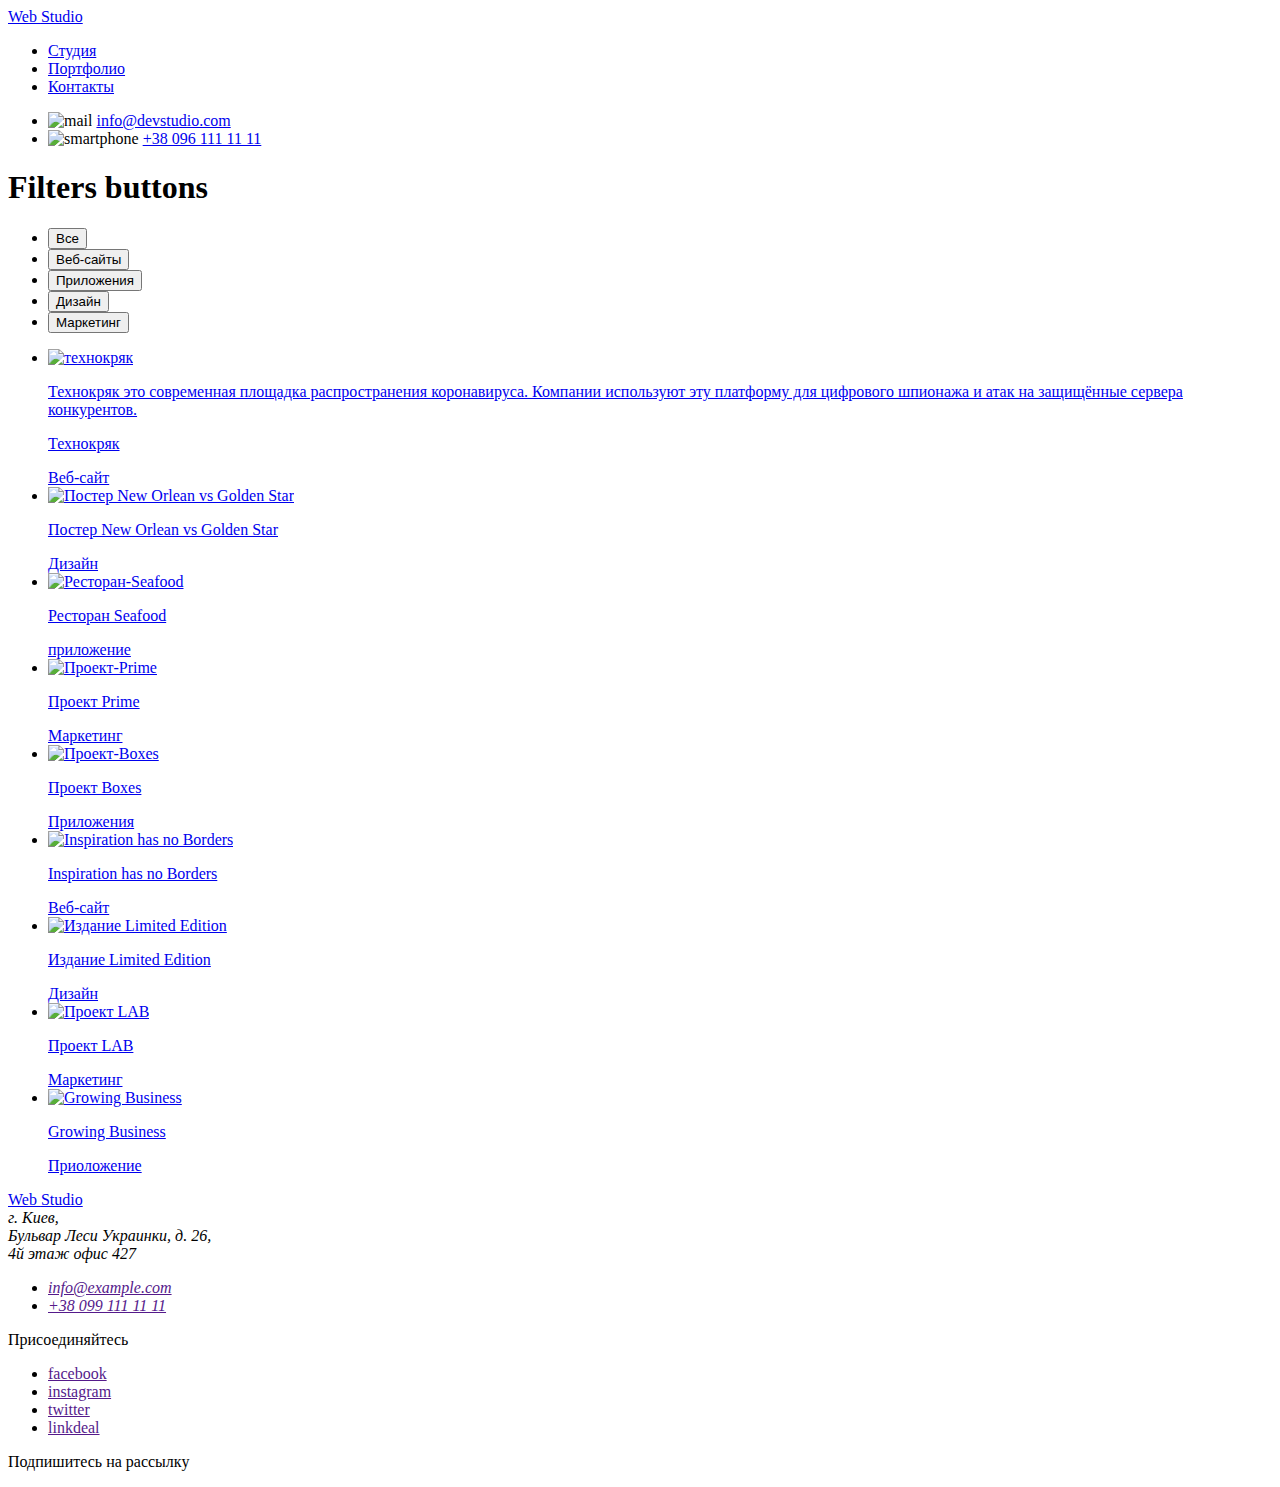
==== portfolio.html @ ffe282ed "1" ====
<!DOCTYPE html>
<html lang="en">
  <head>
    <meta charset="UTF-8" />
    <meta name="viewport" content="width=device-width, initial-scale=1.0" />
    <title>Document</title>
    <link rel="stylesheet" href="./css/main.css" />
    <link rel="stylesheet" href="./css/normalize.css" />
    <link
      href="https://fonts.googleapis.com/css2?family=Raleway:wght@400;700&display=swap"
      rel="stylesheet"
    />
    <link
      href="https://fonts.googleapis.com/css2?family=Roboto:wght@400;700&display=swap"
      rel="stylesheet"
    />
  </head>
  <body>
    <!-- шапка Портфолио -->
    <header>
      <nav class="container main-nav">
        <a href="/" class="main-link-header"
          >Web
          <span class="main-link-color">Studio</span>
        </a>
        <ul class="site-nav">
          <li class="item"><a href="/index.html" class="link">Студия</a></li>
          <li class="item">
            <a href="/portfolio.html" class="link">Портфолио</a>
          </li>
          <li class="item"><a href="/" class="link">Контакты</a></li>
        </ul>
        <ul class="auth-nav">
          <li class="item">
            <img src="./icons/mail.svg" alt="mail" />
            <a href=" mailto:info@devstudio.com" class="link phone-mail">
              info@devstudio.com
            </a>
          </li>
          <li class="item">
            <img src="./icons/smartphone.svg" alt="smartphone" />
            <a href="tel:+380961111111" class="link phone-mail">
              +38 096 111 11 11
            </a>
          </li>
        </ul>
      </nav>
    </header>
    <!-- радиокнопки -->
    <section class="buttons">
      <div class="container">
        <h1>Filters buttons</h1>
        <ul class="radio-button">
          <li class="btn-space">
            <button type="button" class="radio link">Все</button>
          </li>
          <li class="btn-space">
            <button type="button" class="radio link">Веб-сайты</button>
          </li>
          <li class="btn-space">
            <button type="button" class="radio link">Приложения</button>
          </li>
          <li class="btn-space">
            <button type="button" class="radio link">Дизайн</button>
          </li>
          <li class="btn-space">
            <button type="button" class="radio link">Маркетинг</button>
          </li>
        </ul>
      </div>
    </section>
    <!-- Основной контент страницы -->
    <div class="container">
      <ul class="portfolio-main">
        <li class="each-block-portfolio">
          <a href="/" class="link">
            <img src="./portfolio-img/технокряк.jpg" alt="технокряк" />
            <p class="caption-hover img-description">
              Технокряк это современная площадка распространения коронавируса.
              Компании используют эту платформу для цифрового шпионажа и атак на
              защищённые сервера конкурентов.
            </p>
            <p class="caption">Технокряк</p>
            <span>Веб-сайт</span>
          </a>
        </li>
        <li class="each-block-portfolio">
          <a href="/" class="link"
            ><img
              src="./portfolio-img/new-orlean-vs-golden-star.jpg"
              alt="Постер New Orlean vs Golden Star"
            />
            <p class="caption">Постер New Orlean vs Golden Star</p>
            <span>Дизайн</span>
          </a>
        </li>
        <li class="each-block-portfolio">
          <a href="/" class="link">
            <img src="./portfolio-img/seafood.jpg" alt="Ресторан-Seafood" />
            <p class="caption">Ресторан Seafood</p>
            <span>приложение</span>
          </a>
        </li>
        <li class="each-block-portfolio">
          <a href="/" class="link">
            <img src="./portfolio-img/prime.jpg" alt="Проект-Prime" />
            <p class="caption">Проект Prime</p>
            <span>Маркетинг</span>
          </a>
        </li>
        <li class="each-block-portfolio">
          <a href="/" class="link">
            <img src="./portfolio-img/boxes.jpg" alt="Проект-Boxes" />
            <p class="caption">Проект Boxes</p>
            <span>Приложения</span>
          </a>
        </li>
        <li class="each-block-portfolio">
          <a href="/" class="link">
            <img
              src="./portfolio-img/inspiration-has-no-border.jpg"
              alt="Inspiration has no Borders"
            />
            <p class="caption">Inspiration has no Borders</p>
            <span class="span-of-img">Веб-сайт</span>
          </a>
        </li>
        <li class="each-block-portfolio">
          <a href="/" class="link">
            <img
              src="./portfolio-img/limited-edition.jpg"
              alt="Издание Limited Edition"
            />
            <p class="caption">Издание Limited Edition</p>
            <span>Дизайн</span>
          </a>
        </li>
        <li class="each-block-portfolio">
          <a href="/" class="link">
            <img src="./portfolio-img/lab.jpg" alt="Проект LAB" />
            <p class="caption">Проект LAB</p>
            <span>Маркетинг</span>
          </a>
        </li>
        <li class="each-block-portfolio">
          <a href="/" class="link">
            <img src="./portfolio-img/businnes.jpg" alt="Growing Business" />
            <p class="caption">Growing Business</p>
            <span>Приоложение</span>
          </a>
        </li>
      </ul>
    </div>
    <!-- Подвал -->
    <footer class="container footer">
      <div class="footer-addres">
        <a href="/" class="main-link-footer"
          >Web
          <span class="main-link-footer-color">Studio</span>
        </a>
        <address class="address">
          г. Киев, <br />
          Бульвар Леси Украинки, д. 26, <br />
          4й этаж офис 427
          <ul class="footer-list">
            <li><a href="" class="link phone-mail">info@example.com</a></li>
            <li><a href="" class="link phone-mail">+38 099 111 11 11</a></li>
          </ul>
        </address>
      </div>
      <div>
        <p class="footer-text">Присоединяйтесь</p>
        <ul class="app-links footer-link">
          <li><a href="" class="footer-link">facebook</a></li>
          <li><a href="" class="footer-link">instagram</a></li>
          <li><a href="" class="footer-link">twitter</a></li>
          <li><a href="" class="footer-link">linkdeal</a></li>
        </ul>
      </div>
      <div>
        <p class="footer-text">Подпишитесь на рассылку</p>
      </div>
    </footer>
  </body>
</html>
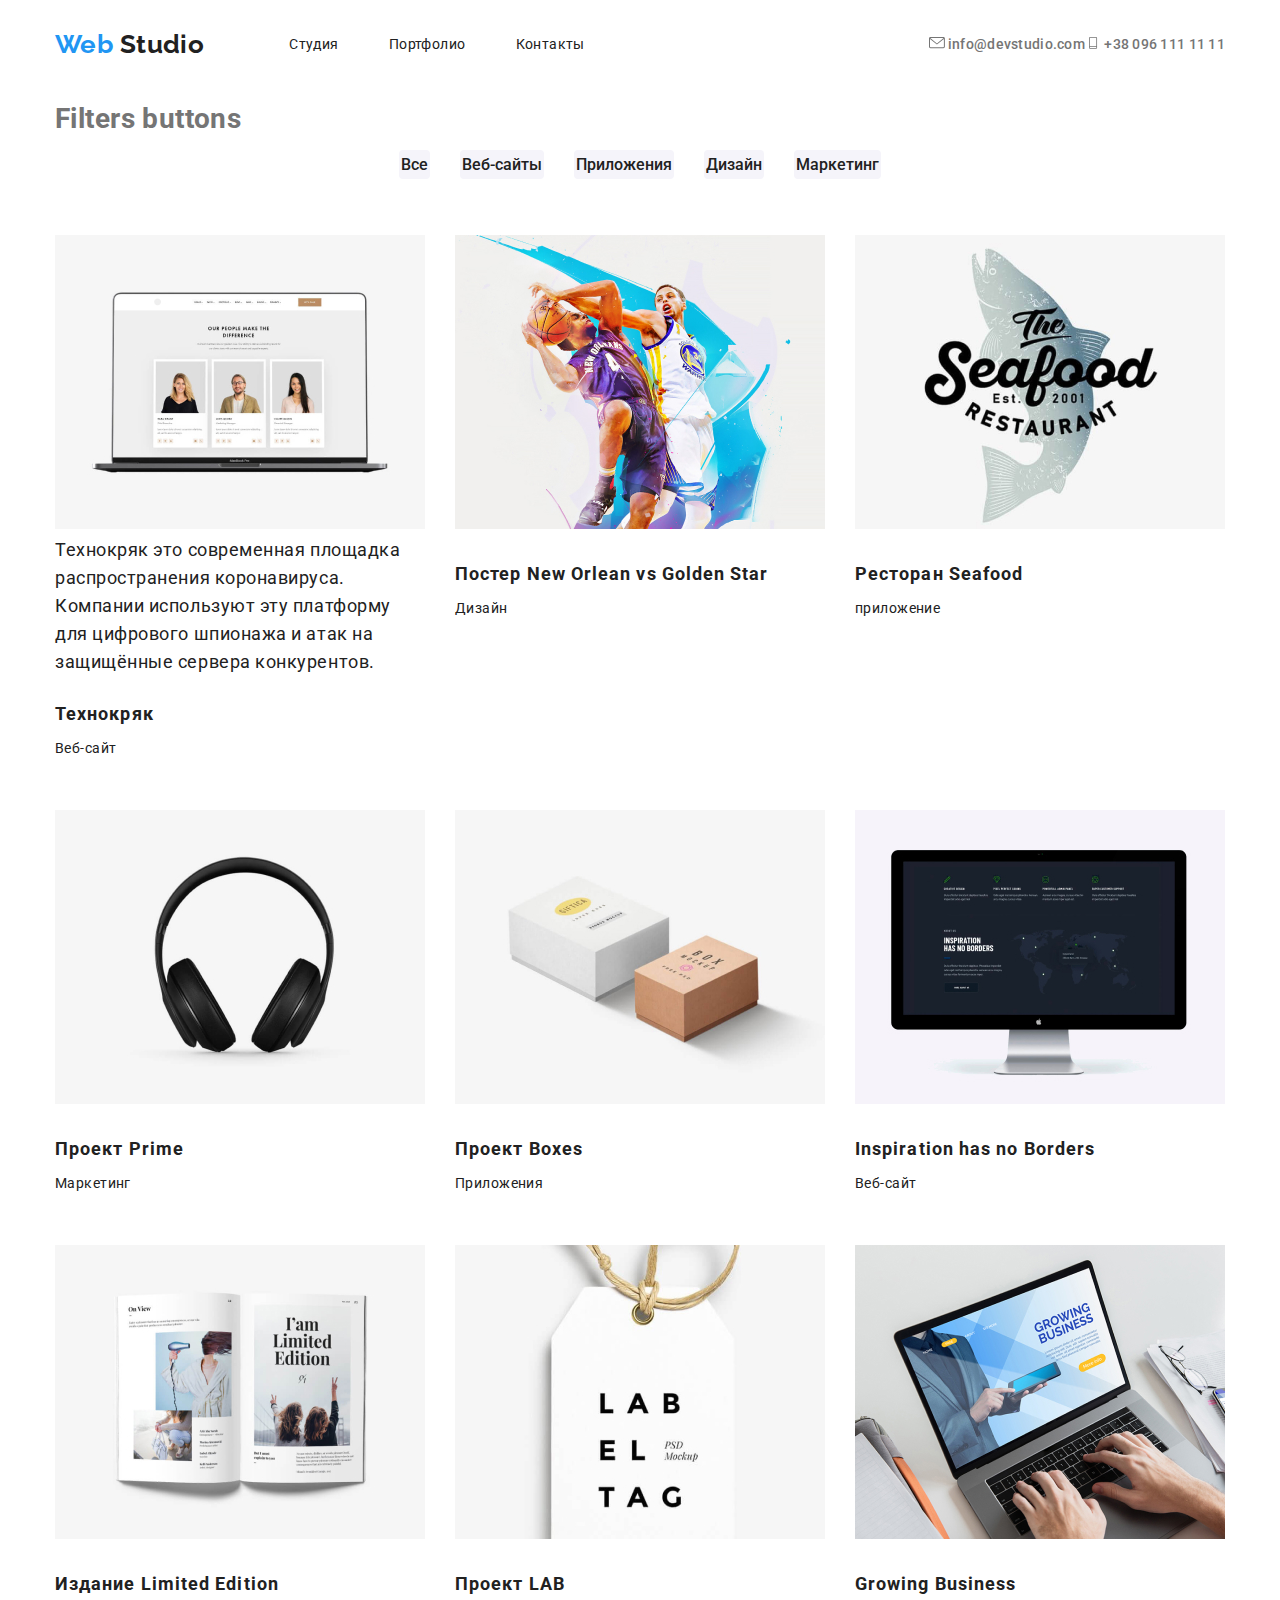
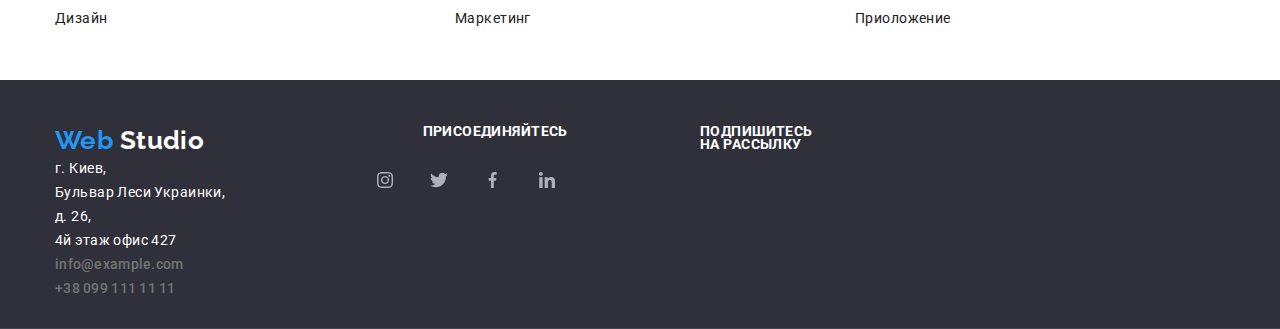
==== commit 8dc5e86f: "1" ====
--- a/portfolio.html
+++ b/portfolio.html
@@ -26,20 +26,24 @@
         <ul class="site-nav">
           <li class="item"><a href="/index.html" class="link">Студия</a></li>
           <li class="item">
-            <a href="/portfolio.html" class="link">Портфолио</a>
+            <a href="./portfolio.html" class="link">Портфолио</a>
           </li>
           <li class="item"><a href="/" class="link">Контакты</a></li>
         </ul>
         <ul class="auth-nav">
           <li class="item">
-            <img src="./icons/mail.svg" alt="mail" />
-            <a href=" mailto:info@devstudio.com" class="link phone-mail">
+            <a href=" mailto:info@devstudio.com" class="link phone-mail mail">
+              <svg class="button-icon" width="16" height="12">
+                <use href="./icons/symbol-defs2.svg#icon-mail"></use>
+              </svg>
               info@devstudio.com
             </a>
           </li>
-          <li class="item">
-            <img src="./icons/smartphone.svg" alt="smartphone" />
-            <a href="tel:+380961111111" class="link phone-mail">
+          <li>
+            <a href="tel:+380961111111" class="link phone-mail phone">
+              <svg class="button-icon" width="16" height="12">
+                <use href="./icons/symbol-defs2.svg#icon-phone-logo"></use>
+              </svg>
               +38 096 111 11 11
             </a>
           </li>
@@ -152,33 +156,59 @@
       </ul>
     </div>
     <!-- Подвал -->
-    <footer class="container footer">
-      <div class="footer-addres">
-        <a href="/" class="main-link-footer"
-          >Web
-          <span class="main-link-footer-color">Studio</span>
-        </a>
-        <address class="address">
-          г. Киев, <br />
-          Бульвар Леси Украинки, д. 26, <br />
-          4й этаж офис 427
-          <ul class="footer-list">
-            <li><a href="" class="link phone-mail">info@example.com</a></li>
-            <li><a href="" class="link phone-mail">+38 099 111 11 11</a></li>
+    <footer class="footer">
+      <div class="container footer-div">
+        <div class="footer-addres">
+          <a href="/" class="main-link-footer"
+            >Web
+            <span class="main-link-footer-color">Studio</span>
+          </a>
+          <address class="address">
+            г. Киев, <br />
+            Бульвар Леси Украинки, д. 26, <br />
+            4й этаж офис 427
+            <ul class="footer-list">
+              <li><a href="" class="link phone-mail">info@example.com</a></li>
+              <li><a href="" class="link phone-mail">+38 099 111 11 11</a></li>
+            </ul>
+          </address>
+        </div>
+        <div class="join-div">
+          <p class="footer-text">Присоединяйтесь</p>
+          <ul class="app-links footer-link">
+            <li>
+              <a href="" class="link social-links">
+                <svg width="20" height="16">
+                  <use href="./icons/symbol-defs2.svg#icon-instagram"></use>
+                </svg>
+              </a>
+            </li>
+            <li>
+              <a href="" class="link social-links">
+                <svg width="20" height="16">
+                  <use href="./icons/symbol-defs2.svg#icon-twitter"></use>
+                </svg>
+              </a>
+            </li>
+            <li>
+              <a href="" class="link social-links">
+                <svg width="20" height="16">
+                  <use href="./icons/symbol-defs2.svg#icon-facebook"></use>
+                </svg>
+              </a>
+            </li>
+            <li>
+              <a href="" class="link social-links">
+                <svg width="20" height="16">
+                  <use href="./icons/symbol-defs2.svg#icon-linkedin"></use>
+                </svg>
+              </a>
+            </li>
           </ul>
-        </address>
-      </div>
-      <div>
-        <p class="footer-text">Присоединяйтесь</p>
-        <ul class="app-links footer-link">
-          <li><a href="" class="footer-link">facebook</a></li>
-          <li><a href="" class="footer-link">instagram</a></li>
-          <li><a href="" class="footer-link">twitter</a></li>
-          <li><a href="" class="footer-link">linkdeal</a></li>
-        </ul>
-      </div>
-      <div>
-        <p class="footer-text">Подпишитесь на рассылку</p>
+        </div>
+        <div>
+          <p class="footer-text share-input">Подпишитесь на рассылку</p>
+        </div>
       </div>
     </footer>
   </body>
--- a/css/main.css
+++ b/css/main.css
@@ -0,0 +1,367 @@
+body {
+  font-family: "Roboto", sans-serif;
+  font-size: 14px;
+  line-height: 24px;
+  letter-spacing: 0.03em;
+  color: #757575;
+}
+:root {
+  --main-site-color: #212121;
+  --hover-focus-color: #2196f3;
+  --text-color: #ffffff;
+  --background-color: #757575;
+  --back-color: #f5f4fa;
+  --footer-color: #2f303a;
+}
+ul,
+li,
+a {
+  list-style: none;
+}
+* {
+  margin: 0;
+  padding: 0;
+  box-sizing: border-box;
+}
+.main-link-color {
+  color: var(--main-site-color);
+}
+.main-link-header {
+  font-family: Raleway;
+  font-weight: 700;
+  font-size: 26px;
+  line-height: 31px;
+  color: var(--hover-focus-color);
+  text-decoration: none;
+}
+.hero {
+  max-width: 1200px;
+  height: 600px;
+  margin-left: auto;
+  margin-right: auto;
+  align-items: center;
+  display: flex;
+  justify-content: center;
+  text-align: center;
+  background-image: linear-gradient(
+      to right,
+      rgba(47, 48, 58, 0.8),
+      rgba(47, 48, 58, 0.8)
+    ),
+    url(../img/Header-img-zip.jpg);
+}
+.hero-title {
+  font-family: Roboto;
+  font-weight: 900;
+  font-size: 44px;
+  line-height: 60px;
+  text-align: center;
+  justify-content: center;
+  letter-spacing: 0.06em;
+  text-transform: uppercase;
+  color: var(--text-color);
+}
+.section-title {
+  font-family: Roboto;
+  font-weight: 700;
+  font-size: 36px;
+  line-height: 42px;
+  text-align: center;
+  color: var(--main-site-color);
+  margin-bottom: 50px;
+  padding-top: 94px;
+}
+.item-title {
+  font-weight: 700;
+  font-size: 14px;
+  line-height: 16px;
+  text-transform: uppercase;
+  color: var(--main-site-color);
+  margin-top: 30px;
+  margin-bottom: 10px;
+}
+.link {
+  text-decoration: none;
+  color: var(--main-site-color);
+}
+.link:hover,
+.link:focus {
+  color: var(--hover-focus-color);
+}
+.social-links {
+  display: inline-flex;
+  align-items: center;
+  justify-content: center;
+  width: 44px;
+  height: 44px;
+  border-radius: 50%;
+  margin-right: 10px;
+}
+.phone-mail {
+  font-family: Roboto;
+  font-style: normal;
+  font-weight: 500;
+  font-size: 14px;
+  line-height: 16px;
+  letter-spacing: 0.02em;
+  color: var(--background-color);
+}
+.link-phone-mail:not(:last-child) {
+  margin-right: 50px;
+}
+.order-button {
+  font-weight: 700;
+  font-size: 16px;
+  line-height: 30px;
+  letter-spacing: 0.06em;
+  color: var(--text-color);
+}
+.btn-decoration {
+  background-color: var(--hover-focus-color);
+  display: inline-block;
+  border: 1px solid transparent;
+  border-radius: 6px;
+  padding: 11px 34px;
+  min-width: 130px;
+  text-align: center;
+  text-decoration: none;
+}
+.team-name {
+  font-weight: 500;
+  font-size: 16px;
+  line-height: 19px;
+  letter-spacing: 0.03em;
+  color: var(--main-site-color);
+  text-align: center;
+  margin-top: 30px;
+  margin-bottom: 10px;
+}
+.our-team {
+  padding-top: 94px;
+}
+.team-proffession {
+  display: block;
+  text-align: center;
+}
+.specialization-name {
+  font-weight: 700;
+  font-size: 16px;
+  line-height: 16px;
+  letter-spacing: 0.03em;
+  text-transform: uppercase;
+  text-align: center;
+  padding-bottom: 94px;
+}
+.main-link-footer {
+  font-family: Raleway;
+  font-weight: 700;
+  font-size: 26px;
+  line-height: 31px;
+  color: var(--hover-focus-color);
+  text-decoration: none;
+}
+.main-link-footer-color {
+  color: var(--text-color);
+}
+.address {
+  color: var(--text-color);
+  font-style: normal;
+  margin-right: 94px;
+}
+.footer-text {
+  color: var(--text-color);
+  font-size: 14px;
+  font-weight: 700;
+  line-height: 0.87;
+  text-transform: uppercase;
+  margin-bottom: 20px;
+  margin-left: 90px;
+}
+.caption {
+  font-weight: 700;
+  font-size: 18px;
+  line-height: 36px;
+  letter-spacing: 0.06em;
+  color: var(--main-site-color);
+  margin-top: 20px;
+  margin-bottom: 4px;
+}
+.caption-hover {
+  font-size: 18px;
+  line-height: 28px;
+  letter-spacing: 0.03em;
+}
+.site-nav {
+  display: flex;
+  margin-left: 85px;
+}
+.site-nav .item:not(:last-child) {
+  margin-right: 50px;
+}
+.site-nav .link {
+  display: block;
+  padding-top: 32px;
+  padding-bottom: 32px;
+}
+.auth-nav {
+  display: flex;
+  margin-left: auto;
+}
+.auth-nav .item + .item {
+  margin-left: 12px;
+}
+.container {
+  width: 1200px;
+  margin-left: auto;
+  margin-right: auto;
+  padding-right: 15px;
+  padding-left: 15px;
+}
+.main-nav {
+  display: flex;
+  align-items: center;
+}
+.main-info {
+  display: flex;
+}
+.main-logo {
+  display: block;
+  margin-bottom: 30px;
+  padding: 25px 100px;
+  border-radius: 4px;
+  text-align: center;
+  background-color: var(--back-color);
+}
+.logotip {
+  display: flex;
+  justify-content: center;
+  align-items: center;
+  width: 270px;
+  height: 120px;
+  border-radius: 4px;
+  background-color: var(--back-color);
+}
+/* .main-logo-description:not(:last-child) {
+  margin-left: 30px;
+} */
+.what-are-we-doing {
+  display: flex;
+}
+.picture-what-are-we-doing:not(:last-child) {
+  margin-right: 30px;
+}
+.first-section-name {
+  margin-top: 75px;
+  margin-bottom: 50px;
+}
+.team-section {
+  display: flex;
+}
+.app-links {
+  display: flex;
+  justify-content: center;
+}
+.team-info:not(:last-child) {
+  margin-right: 30px;
+}
+.section-team {
+  background-color: var(--back-color);
+}
+.clients {
+  display: flex;
+  margin-bottom: 94px;
+}
+.logo-clients {
+  display: flex;
+  width: 170px;
+  height: 90px;
+  background-color: var(--text-color);
+  align-items: center;
+  justify-content: center;
+}
+.logo-clients:not(:last-child) {
+  margin-right: 30px;
+  margin-left: auto;
+}
+.footer {
+  display: flex;
+  align-items: baseline;
+  border-bottom: 1px solid rgba(255, 255, 255, 0.1);
+  padding-top: 45px;
+  padding-bottom: 28px;
+  background-color: var(--footer-color);
+}
+.footer-addres {
+  justify-content: flex-start;
+  width: calc((100% - 60px) / 4);
+}
+.footer-link {
+  color: var(--text-color);
+  text-decoration: none;
+}
+.footer-link:hover,
+.footer-link:focus {
+  color: var(--hover-focus-color);
+}
+.footer-list {
+  align-items: center;
+}
+.buttons {
+  display: flex;
+  justify-content: center;
+}
+.radio-button {
+  display: flex;
+  justify-content: center;
+}
+.radio {
+  background-color: var(--back-color);
+  font-weight: 500;
+  color: var(--main-site-color);
+  font-size: 16px;
+  line-height: 1.62;
+  border-radius: 4px;
+  border-color: transparent;
+  margin-left: auto;
+  margin-bottom: 56px;
+}
+.radio:not(:last-child) {
+  margin-right: 30px;
+}
+.radio:hover,
+.radio:focus {
+  background-color: var(--hover-focus-color);
+  color: var(--text-color);
+}
+.btn-space:not(:last-child) {
+  margin-right: 30px;
+}
+.portfolio-main {
+  display: flex;
+  flex-wrap: wrap;
+}
+.img-description {
+  width: 370px;
+}
+.each-block-portfolio {
+  margin-right: 30px;
+  margin-bottom: 50px;
+}
+.each-block-portfolio:nth-child(3n) {
+  margin-right: 0px;
+}
+.img-size {
+  width: 370px;
+  height: 297px;
+}
+.footer-div {
+  display: flex;
+}
+.join-div {
+  justify-content: center;
+  width: calc((100% - 60px) / 4);
+}
+.share-input {
+  width: calc((100% - 60px) / 2);
+  display: flex;
+}
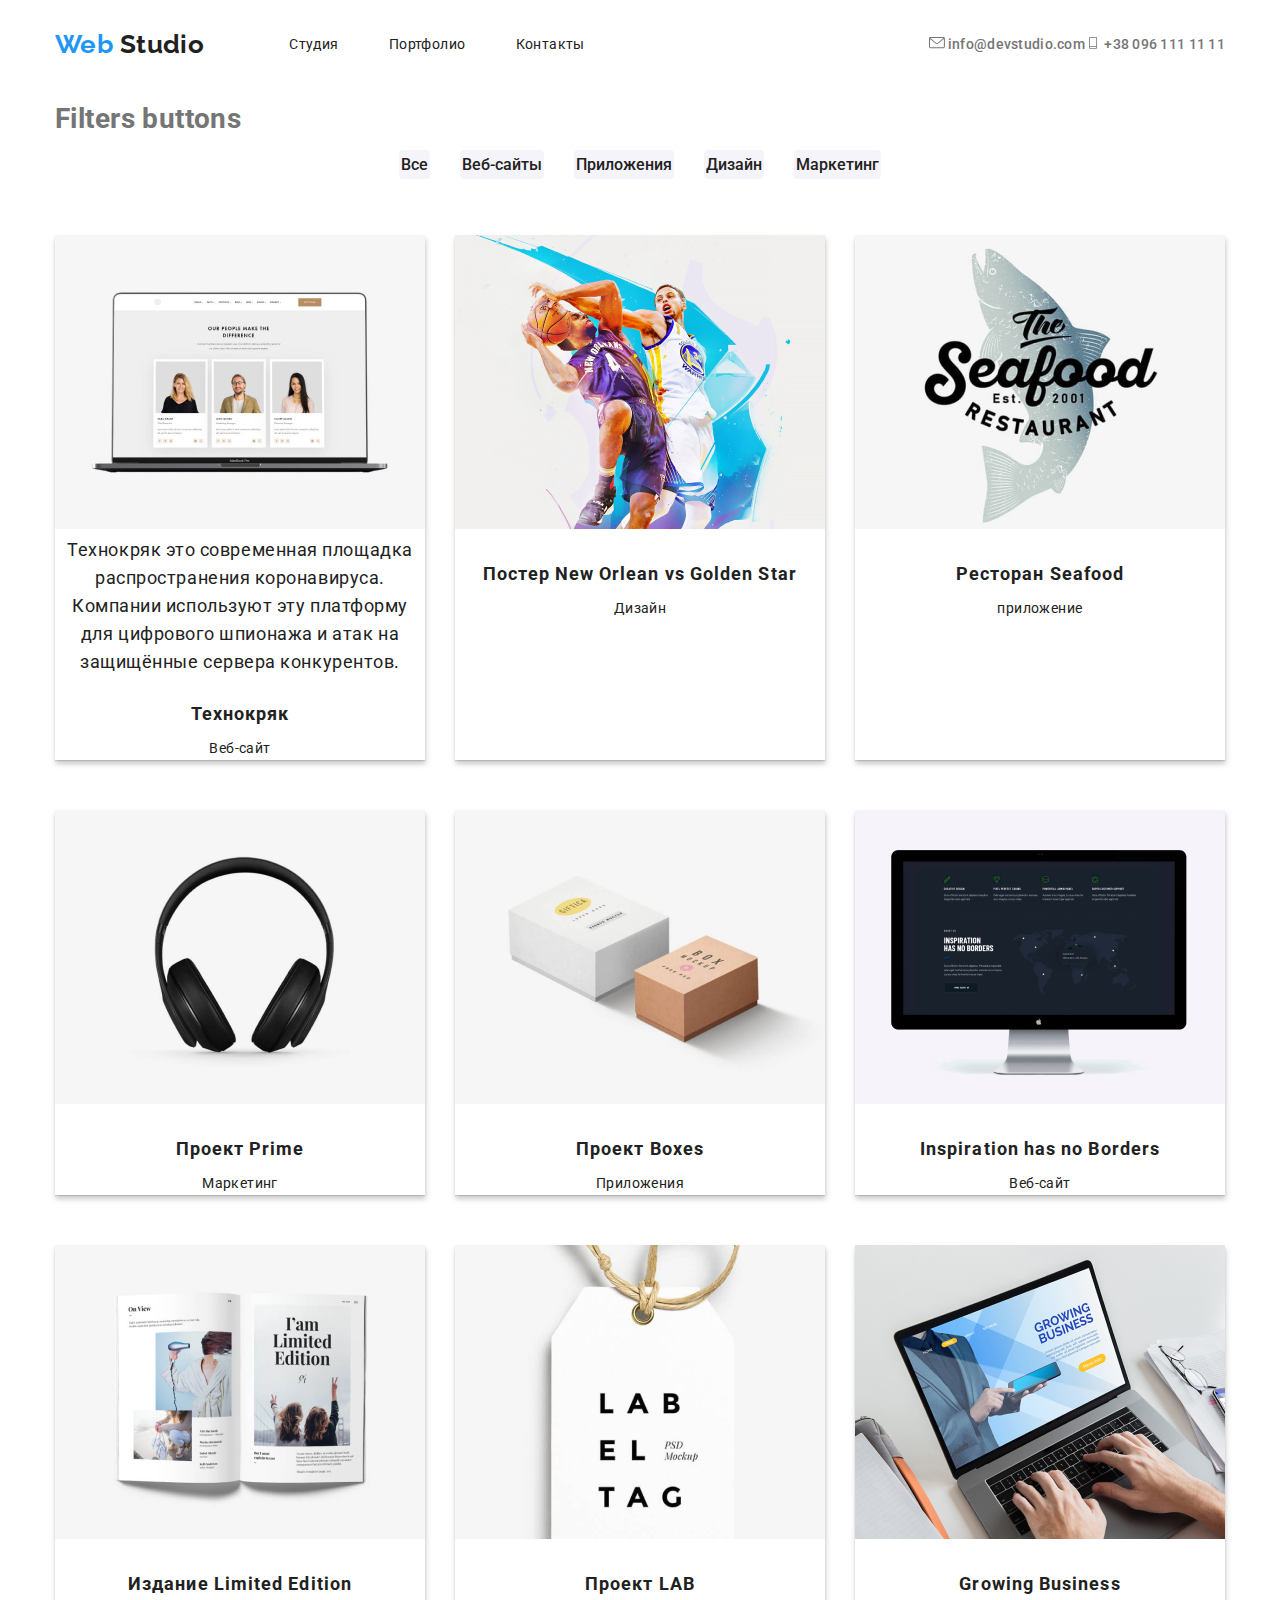
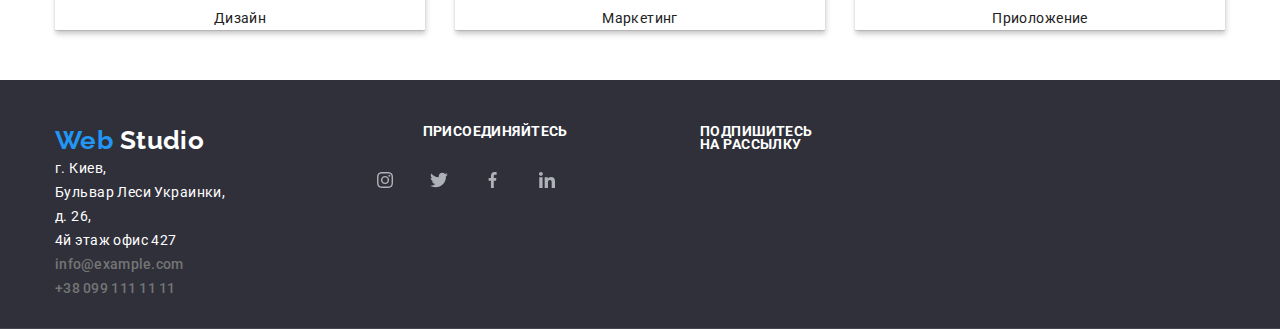
==== commit 62ec7d7f: "1" ====
--- a/portfolio.html
+++ b/portfolio.html
@@ -85,7 +85,7 @@
               защищённые сервера конкурентов.
             </p>
             <p class="caption">Технокряк</p>
-            <span>Веб-сайт</span>
+            <span class="portfolio-span">Веб-сайт</span>
           </a>
         </li>
         <li class="each-block-portfolio">
@@ -95,28 +95,28 @@
               alt="Постер New Orlean vs Golden Star"
             />
             <p class="caption">Постер New Orlean vs Golden Star</p>
-            <span>Дизайн</span>
+            <span class="portfolio-span">Дизайн</span>
           </a>
         </li>
         <li class="each-block-portfolio">
           <a href="/" class="link">
             <img src="./portfolio-img/seafood.jpg" alt="Ресторан-Seafood" />
             <p class="caption">Ресторан Seafood</p>
-            <span>приложение</span>
+            <span class="portfolio-span">приложение</span>
           </a>
         </li>
         <li class="each-block-portfolio">
           <a href="/" class="link">
             <img src="./portfolio-img/prime.jpg" alt="Проект-Prime" />
             <p class="caption">Проект Prime</p>
-            <span>Маркетинг</span>
+            <span class="portfolio-span">Маркетинг</span>
           </a>
         </li>
         <li class="each-block-portfolio">
           <a href="/" class="link">
             <img src="./portfolio-img/boxes.jpg" alt="Проект-Boxes" />
             <p class="caption">Проект Boxes</p>
-            <span>Приложения</span>
+            <span class="portfolio-span">Приложения</span>
           </a>
         </li>
         <li class="each-block-portfolio">
@@ -126,7 +126,7 @@
               alt="Inspiration has no Borders"
             />
             <p class="caption">Inspiration has no Borders</p>
-            <span class="span-of-img">Веб-сайт</span>
+            <span class="portfolio-span">Веб-сайт</span>
           </a>
         </li>
         <li class="each-block-portfolio">
@@ -136,21 +136,21 @@
               alt="Издание Limited Edition"
             />
             <p class="caption">Издание Limited Edition</p>
-            <span>Дизайн</span>
+            <span class="portfolio-span">Дизайн</span>
           </a>
         </li>
         <li class="each-block-portfolio">
           <a href="/" class="link">
             <img src="./portfolio-img/lab.jpg" alt="Проект LAB" />
             <p class="caption">Проект LAB</p>
-            <span>Маркетинг</span>
+            <span class="portfolio-span">Маркетинг</span>
           </a>
         </li>
         <li class="each-block-portfolio">
           <a href="/" class="link">
             <img src="./portfolio-img/businnes.jpg" alt="Growing Business" />
             <p class="caption">Growing Business</p>
-            <span>Приоложение</span>
+            <span class="portfolio-span">Приоложение</span>
           </a>
         </li>
       </ul>
--- a/css/main.css
+++ b/css/main.css
@@ -261,6 +261,10 @@
   display: flex;
   justify-content: center;
 }
+.team-info {
+  box-shadow: 0px 2px 1px rgba(0, 0, 0, 0.2), 0px 1px 1px rgba(0, 0, 0, 0.14),
+    0px 1px 3px rgba(0, 0, 0, 0.12);
+}
 .team-info:not(:last-child) {
   margin-right: 30px;
 }
@@ -344,11 +348,17 @@
   width: 370px;
 }
 .each-block-portfolio {
+  text-align: center;
   margin-right: 30px;
   margin-bottom: 50px;
+  box-shadow: 1px 4px 6px rgba(0, 0, 0, 0.16), 0px 4px 4px rgba(0, 0, 0, 0.06),
+    0px 1px 1px rgba(0, 0, 0, 0.12);
 }
 .each-block-portfolio:nth-child(3n) {
   margin-right: 0px;
+}
+.portfolio-span {
+  padding-bottom: 20px;
 }
 .img-size {
   width: 370px;
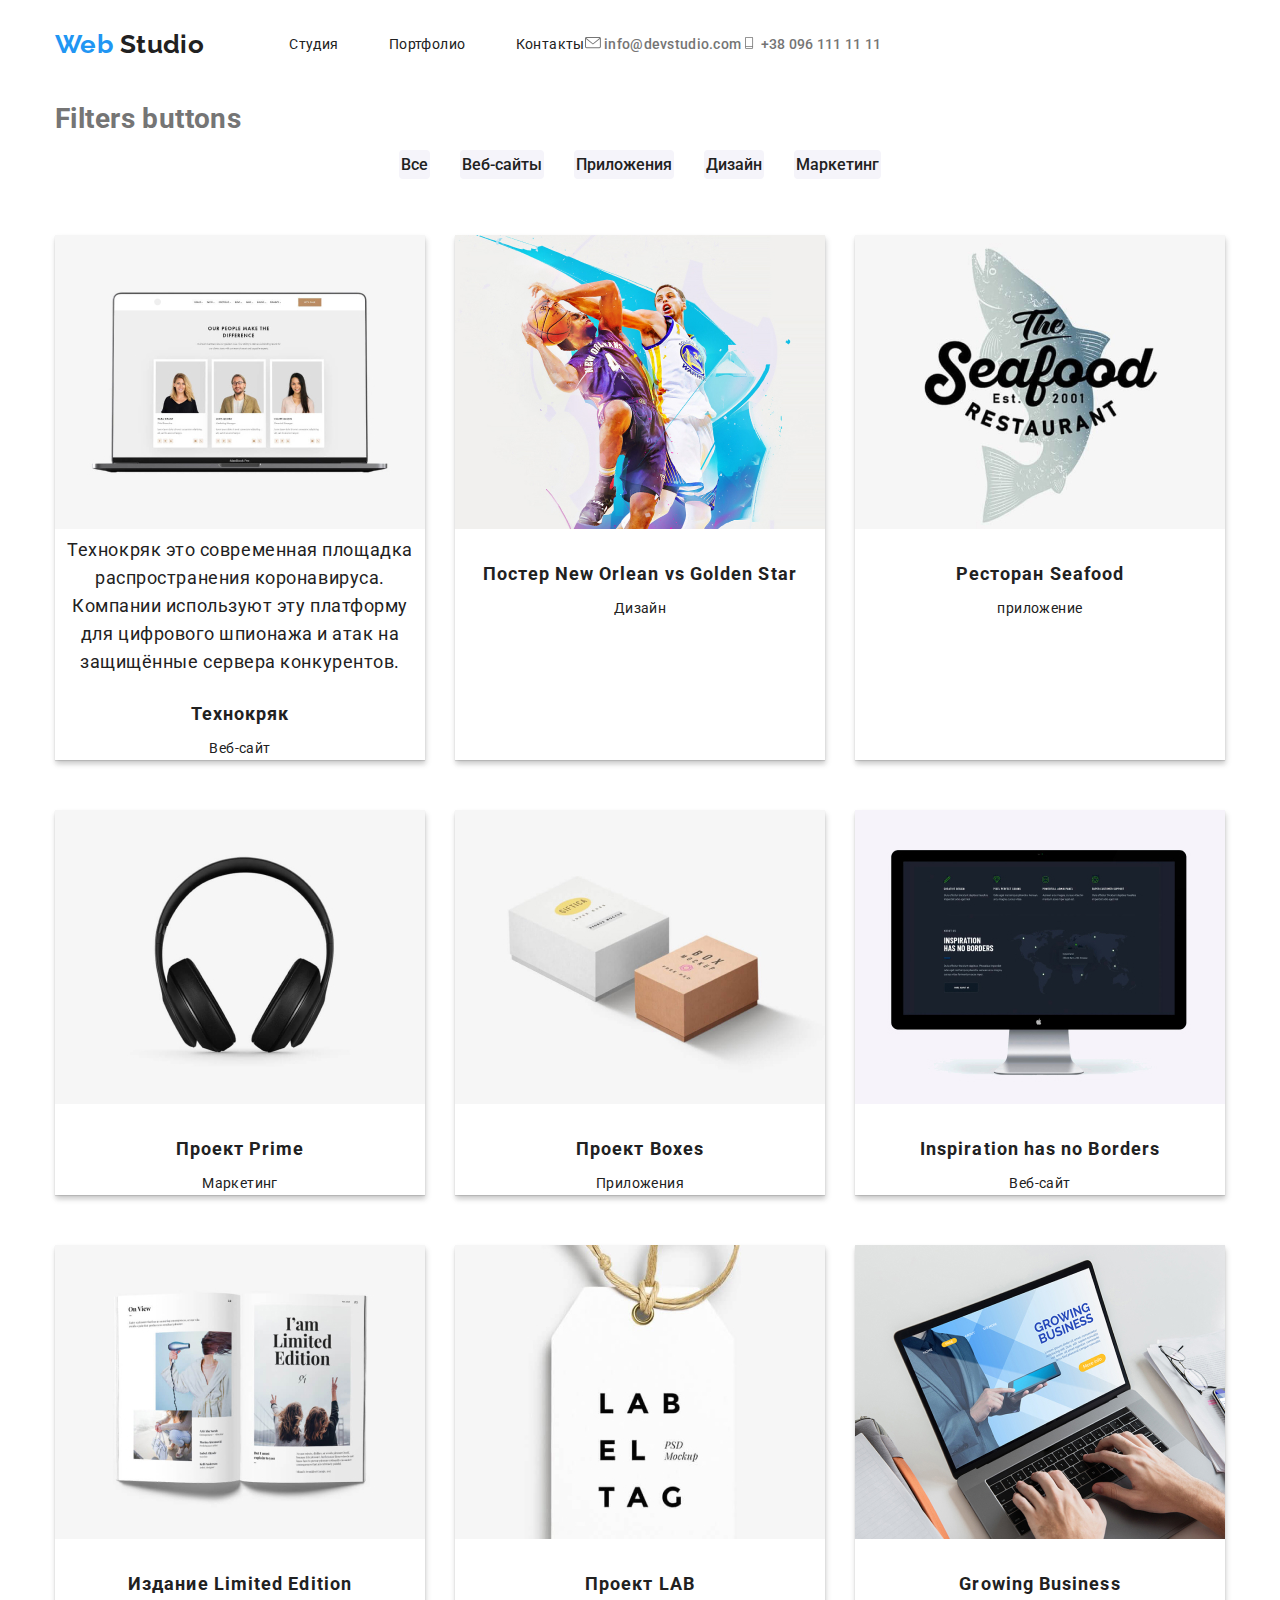
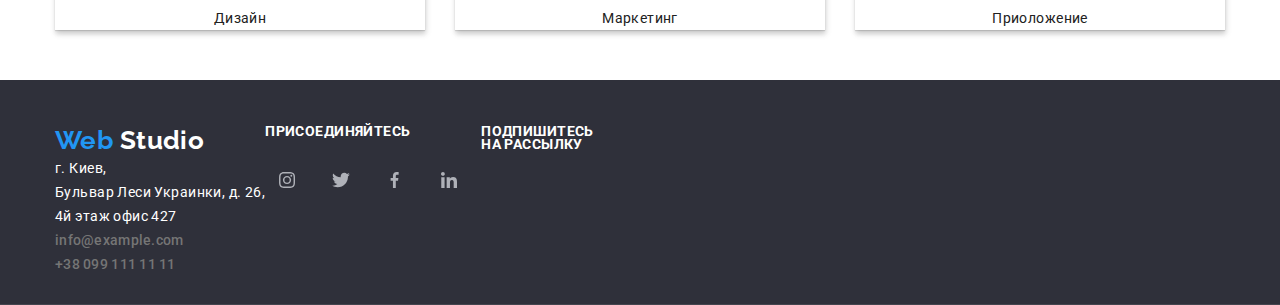
==== commit 5fce9ef6: "1" ====
--- a/portfolio.html
+++ b/portfolio.html
@@ -11,7 +11,7 @@
       rel="stylesheet"
     />
     <link
-      href="https://fonts.googleapis.com/css2?family=Roboto:wght@400;700&display=swap"
+      href="https://fonts.googleapis.com/css2?family=Roboto:wght@400;500;700;900&display=swap"
       rel="stylesheet"
     />
   </head>
@@ -23,31 +23,38 @@
           >Web
           <span class="main-link-color">Studio</span>
         </a>
-        <ul class="site-nav">
-          <li class="item"><a href="/index.html" class="link">Студия</a></li>
-          <li class="item">
-            <a href="./portfolio.html" class="link">Портфолио</a>
-          </li>
-          <li class="item"><a href="/" class="link">Контакты</a></li>
-        </ul>
-        <ul class="auth-nav">
-          <li class="item">
-            <a href=" mailto:info@devstudio.com" class="link phone-mail mail">
-              <svg class="button-icon" width="16" height="12">
-                <use href="./icons/symbol-defs2.svg#icon-mail"></use>
-              </svg>
-              info@devstudio.com
-            </a>
-          </li>
-          <li>
-            <a href="tel:+380961111111" class="link phone-mail phone">
-              <svg class="button-icon" width="16" height="12">
-                <use href="./icons/symbol-defs2.svg#icon-phone-logo"></use>
-              </svg>
-              +38 096 111 11 11
-            </a>
-          </li>
-        </ul>
+        <div class="header-main-page">
+          <ul class="site-nav">
+            <li class="item"><a href="/index.html" class="link">Студия</a></li>
+            <li class="item">
+              <a href="./portfolio.html" class="link">Портфолио</a>
+            </li>
+            <li class="item"><a href="/" class="link">Контакты</a></li>
+          </ul>
+          <address>
+            <ul class="auth-nav">
+              <li class="item">
+                <a
+                  href=" mailto:info@devstudio.com"
+                  class="link phone-mail mail"
+                >
+                  <svg class="button-icon" width="16" height="12">
+                    <use href="./icons/symbol-defs2.svg#icon-mail"></use>
+                  </svg>
+                  info@devstudio.com
+                </a>
+              </li>
+              <li>
+                <a href="tel:+380961111111" class="link phone-mail phone">
+                  <svg class="button-icon" width="16" height="12">
+                    <use href="./icons/symbol-defs2.svg#icon-phone-logo"></use>
+                  </svg>
+                  +38 096 111 11 11
+                </a>
+              </li>
+            </ul>
+          </address>
+        </div>
       </nav>
     </header>
     <!-- радиокнопки -->
--- a/css/main.css
+++ b/css/main.css
@@ -34,8 +34,12 @@
   color: var(--hover-focus-color);
   text-decoration: none;
 }
+.header-main-page {
+  display: flex;
+  align-items: center;
+}
 .hero {
-  max-width: 1200px;
+  max-width: 1600px;
   height: 600px;
   margin-left: auto;
   margin-right: auto;
@@ -166,7 +170,6 @@
 .address {
   color: var(--text-color);
   font-style: normal;
-  margin-right: 94px;
 }
 .footer-text {
   color: var(--text-color);
@@ -175,7 +178,6 @@
   line-height: 0.87;
   text-transform: uppercase;
   margin-bottom: 20px;
-  margin-left: 90px;
 }
 .caption {
   font-weight: 700;
@@ -259,7 +261,6 @@
 }
 .app-links {
   display: flex;
-  justify-content: center;
 }
 .team-info {
   box-shadow: 0px 2px 1px rgba(0, 0, 0, 0.2), 0px 1px 1px rgba(0, 0, 0, 0.14),
@@ -296,8 +297,7 @@
   background-color: var(--footer-color);
 }
 .footer-addres {
-  justify-content: flex-start;
-  width: calc((100% - 60px) / 4);
+  width: calc((50%-45px) / 2);
 }
 .footer-link {
   color: var(--text-color);
@@ -368,8 +368,7 @@
   display: flex;
 }
 .join-div {
-  justify-content: center;
-  width: calc((100% - 60px) / 4);
+  width: calc(50% - 45px) / 2;
 }
 .share-input {
   width: calc((100% - 60px) / 2);
